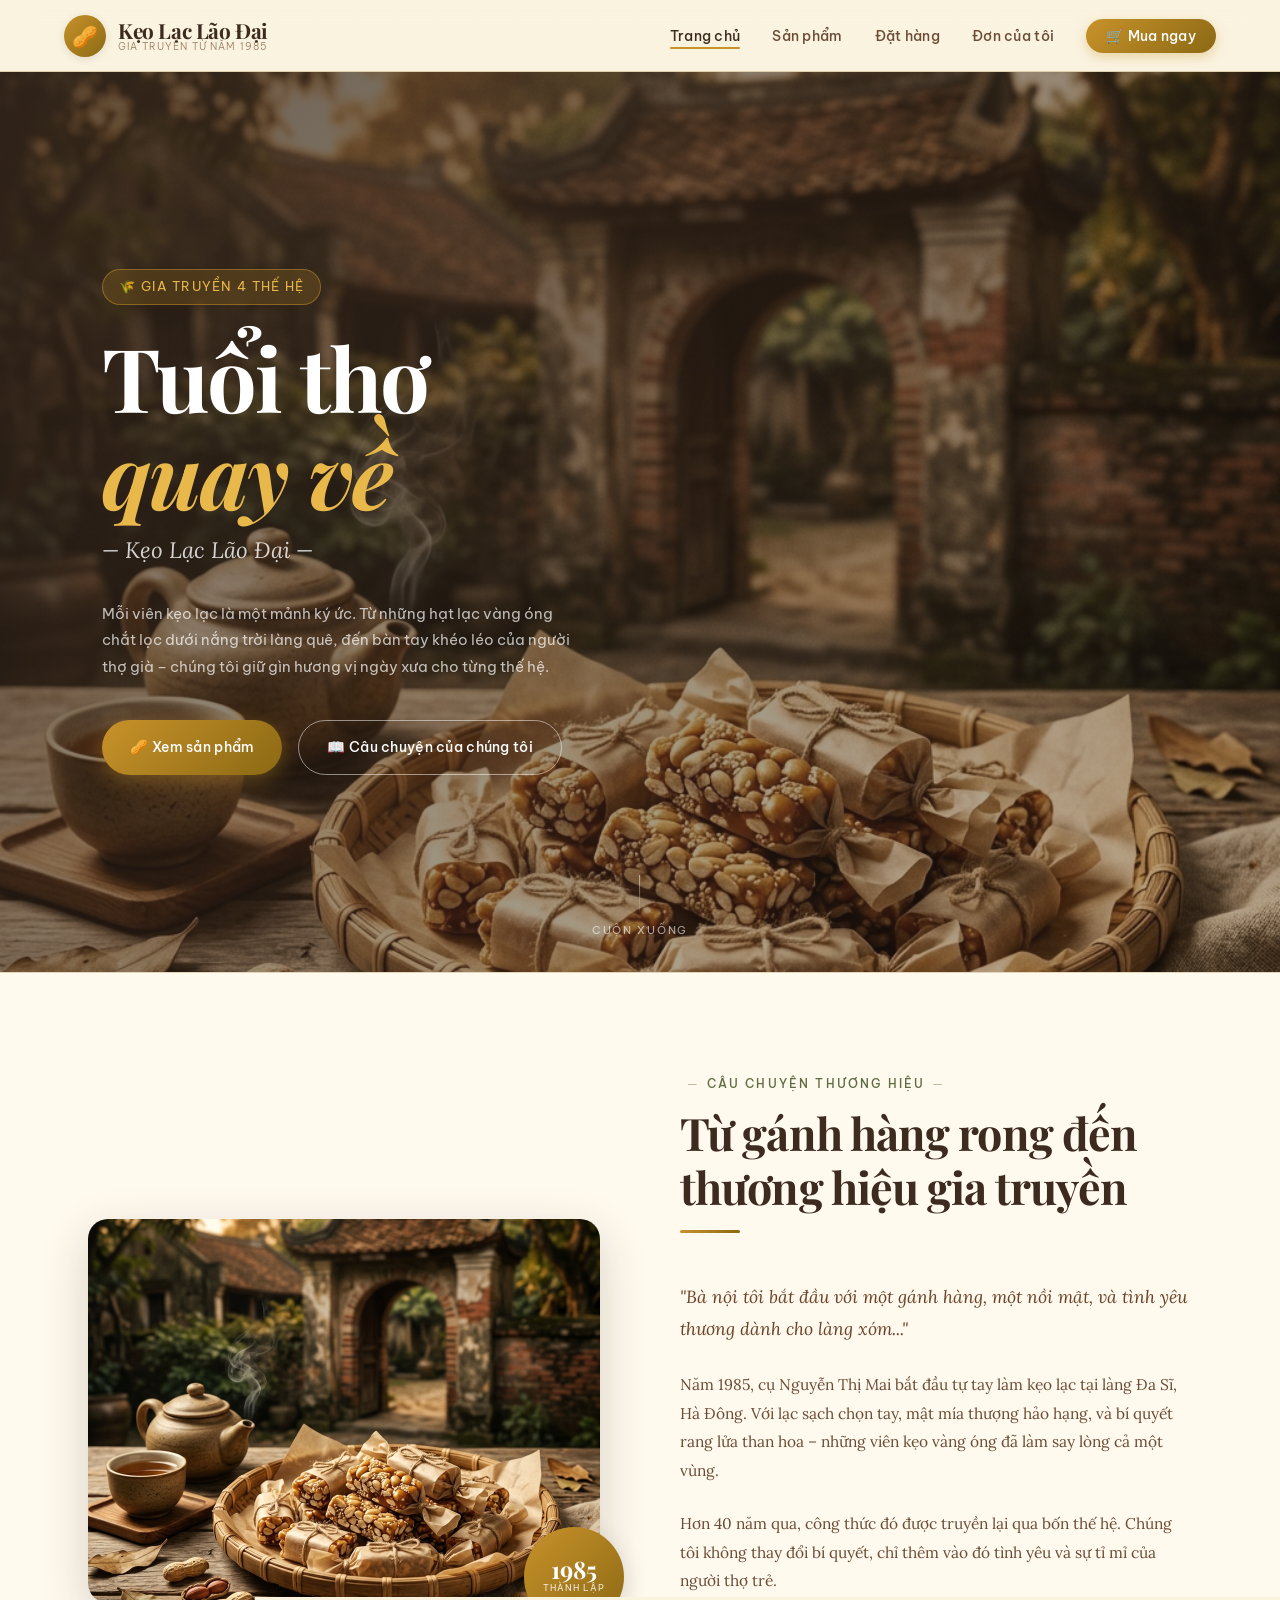
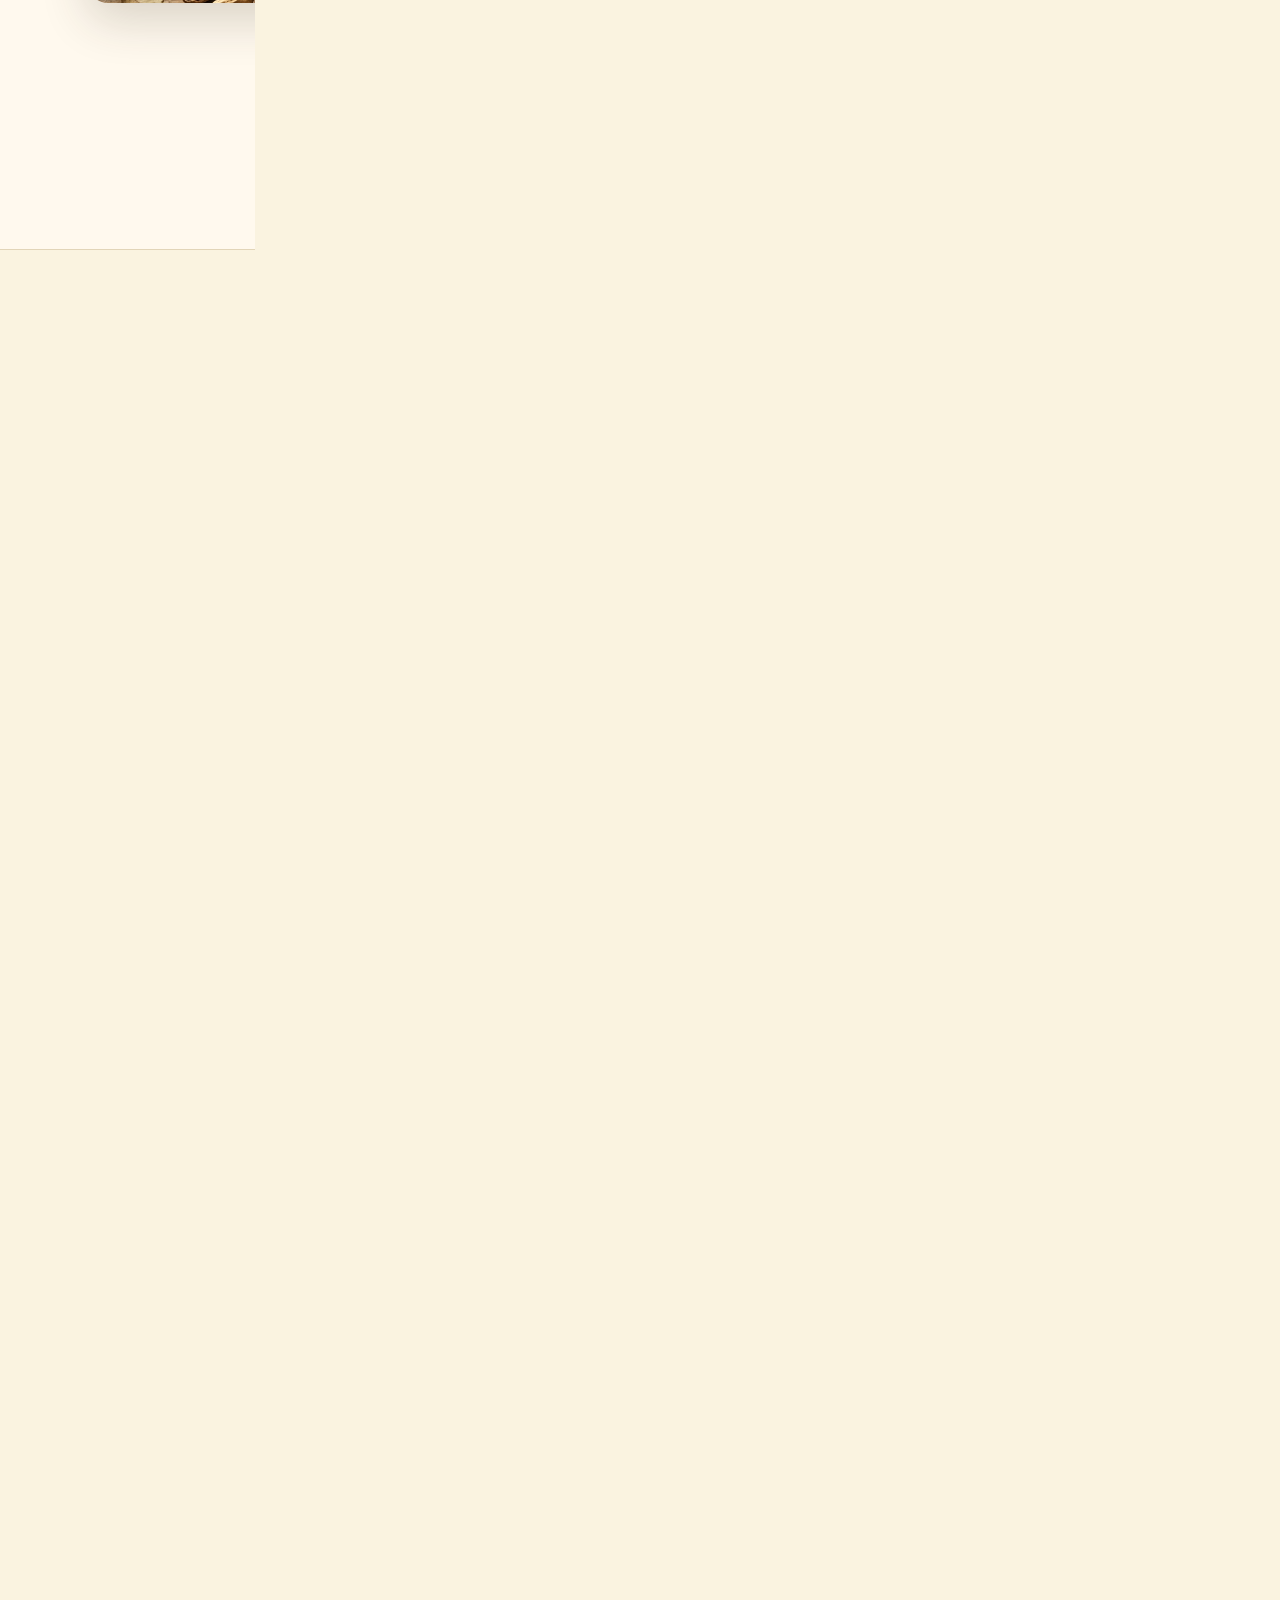
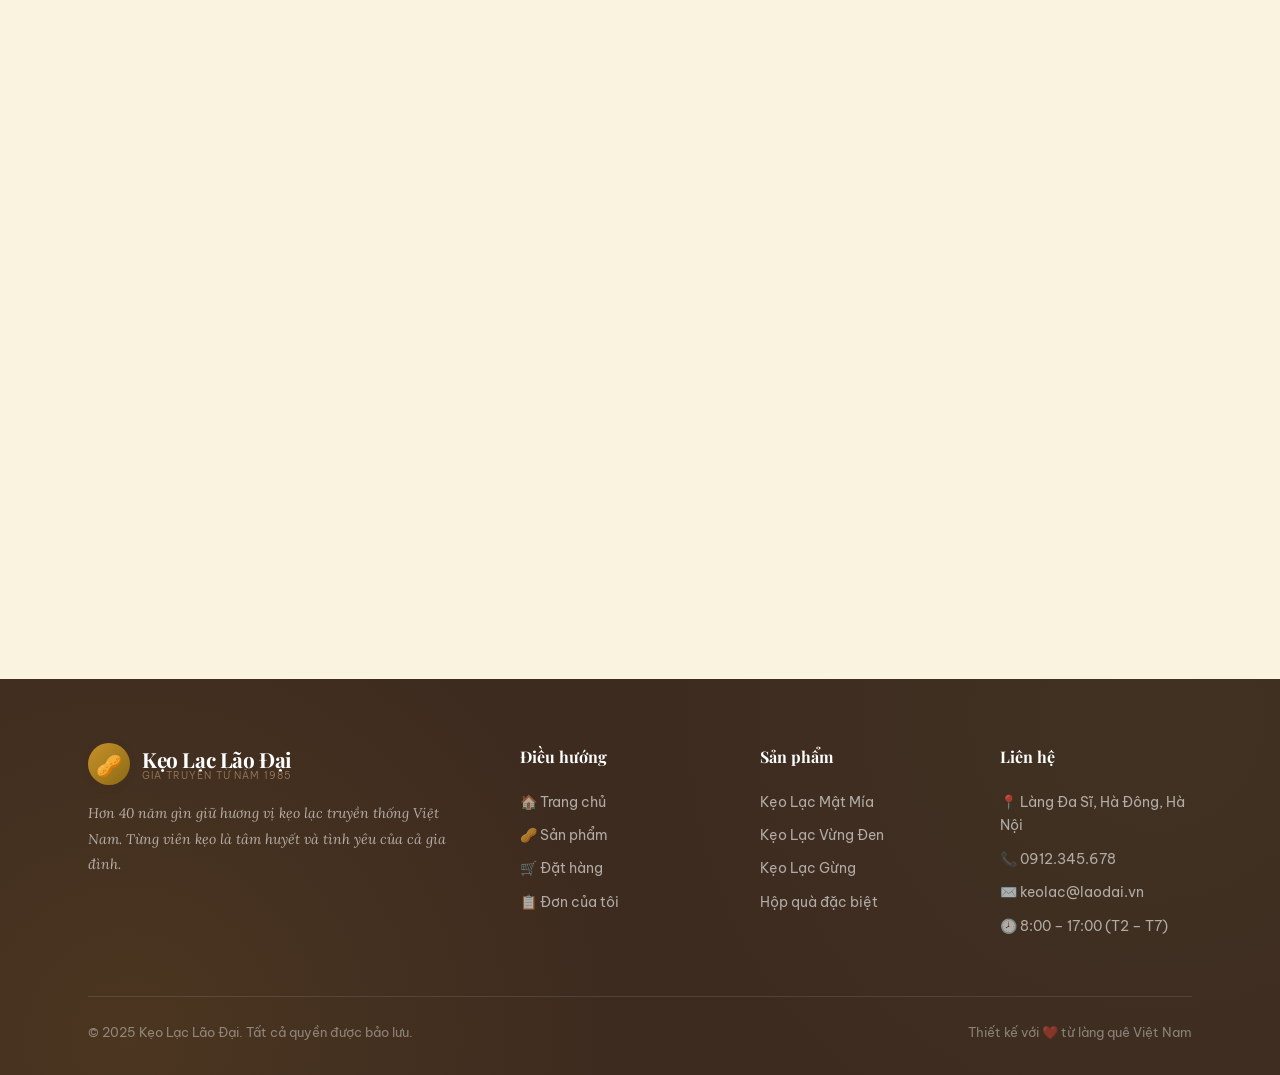
==== index.html @ 2c8f8707 "Test" ====
<!DOCTYPE html>
<html lang="vi">
<head>
  <meta charset="UTF-8" />
  <meta name="viewport" content="width=device-width, initial-scale=1.0" />
  <title>Kẹo Lạc Lão Đại – Tuổi Thơ Quay Về</title>
  <meta name="description" content="Kẹo Lạc Lão Đại – Hương vị kẹo lạc truyền thống từ làng quê Việt Nam. Nguyên liệu tự nhiên, công thức gia truyền hơn 40 năm." />
  <meta property="og:title" content="Kẹo Lạc Lão Đại – Tuổi Thơ Quay Về" />
  <meta property="og:description" content="Hương vị kẹo lạc truyền thống từ làng quê Việt Nam." />
  <link rel="stylesheet" href="css/style.css" />
  <!-- Favicon inline SVG -->
  <link rel="icon" href="data:image/svg+xml,<svg xmlns='http://www.w3.org/2000/svg' viewBox='0 0 100 100'><text y='.9em' font-size='90'>🥜</text></svg>" />
</head>
<body>

<!-- ===== NAVBAR ===== -->
<nav class="navbar" id="navbar">
  <a href="index.html" class="nav-logo">
    <span class="logo-icon">🥜</span>
    <span>
      Kẹo Lạc Lão Đại
      <span class="brand-sub">Gia truyền từ năm 1985</span>
    </span>
  </a>
  <ul class="nav-links" id="navLinks">
    <li><a href="index.html" class="active">Trang chủ</a></li>
    <li><a href="products.html">Sản phẩm</a></li>
    <li><a href="order.html">Đặt hàng</a></li>
    <li><a href="my-orders.html">Đơn của tôi</a></li>
    <li><a href="order.html" class="nav-cta">🛒 Mua ngay</a></li>
  </ul>
  <button class="hamburger" id="hamburger" aria-label="Menu">
    <span></span><span></span><span></span>
  </button>
</nav>

<!-- ===== HERO ===== -->
<section class="hero" id="hero">
  <div class="hero-bg"></div>
  <div class="hero-overlay"></div>
  <div class="hero-content">
    <div class="hero-badge">🌾 Gia truyền 4 thế hệ</div>
    <h1>Tuổi thơ<br /><em>quay về</em></h1>
    <p class="hero-tagline">— Kẹo Lạc Lão Đại —</p>
    <p class="hero-desc">
      Mỗi viên kẹo lạc là một mảnh ký ức. Từ những hạt lạc vàng óng chắt lọc dưới nắng trời làng quê, đến bàn tay khéo léo của người thợ già – chúng tôi giữ gìn hương vị ngày xưa cho từng thế hệ.
    </p>
    <div class="hero-actions">
      <a href="products.html" class="btn btn-primary">🥜 Xem sản phẩm</a>
      <a href="#brand-story" class="btn btn-outline">📖 Câu chuyện của chúng tôi</a>
    </div>
  </div>
  <div class="hero-scroll">
    <div class="scroll-line"></div>
    Cuộn xuống
  </div>
</section>

<!-- ===== BRAND STORY ===== -->
<section class="brand-story" id="brand-story">
  <div class="container">
    <div class="story-grid">
      <div class="story-image-wrap reveal">
        <img src="assets/hero_banner.png" alt="Nghệ nhân làm kẹo lạc truyền thống" class="story-image" />
        <div class="story-year-badge">
          <span class="year">1985</span>
          <span class="label">Thành lập</span>
        </div>
      </div>
      <div class="story-text reveal reveal-delay-1">
        <div class="section-header" style="text-align:left; margin-bottom:1.5rem;">
          <span class="section-badge">Câu chuyện thương hiệu</span>
          <h2 class="section-title">Từ gánh hàng rong đến thương hiệu gia truyền</h2>
          <div class="divider" style="margin:1rem 0 0;"></div>
        </div>
        <p class="lead">"Bà nội tôi bắt đầu với một gánh hàng, một nồi mật, và tình yêu thương dành cho làng xóm..."</p>
        <p>Năm 1985, cụ Nguyễn Thị Mai bắt đầu tự tay làm kẹo lạc tại làng Đa Sĩ, Hà Đông. Với lạc sạch chọn tay, mật mía thượng hảo hạng, và bí quyết rang lửa than hoa – những viên kẹo vàng óng đã làm say lòng cả một vùng.</p>
        <p>Hơn 40 năm qua, công thức đó được truyền lại qua bốn thế hệ. Chúng tôi không thay đổi bí quyết, chỉ thêm vào đó tình yêu và sự tỉ mỉ của người thợ trẻ.</p>
        <div class="story-stats">
          <div class="stat">
            <span class="stat-num">40+</span>
            <span class="stat-label">Năm gia truyền</span>
          </div>
          <div class="stat">
            <span class="stat-num">100%</span>
            <span class="stat-label">Nguyên liệu tự nhiên</span>
          </div>
          <div class="stat">
            <span class="stat-num">50K+</span>
            <span class="stat-label">Khách hàng tin dùng</span>
          </div>
        </div>
      </div>
    </div>
  </div>
</section>

<!-- ===== FEATURED PRODUCTS ===== -->
<section class="featured-products" id="featured-products">
  <div class="container">
    <div class="section-header reveal">
      <span class="section-badge">Sản phẩm nổi bật</span>
      <h2 class="section-title">Hương vị vàng óng của làng quê</h2>
      <div class="divider"></div>
      <p class="section-desc">Mỗi mẻ kẹo đều được làm thủ công, rang mật cẩn thận từng phút để đạt được màu vàng hoàn hảo.</p>
    </div>
    <div class="products-grid" id="featuredGrid">
      <!-- JS rendered -->
    </div>
    <div style="text-align:center; margin-top:3rem;" class="reveal">
      <a href="products.html" class="btn btn-dark">Xem toàn bộ sản phẩm →</a>
    </div>
  </div>
</section>

<!-- ===== WHY US ===== -->
<section style="padding:5rem 0; background:var(--surface); border-top:1px solid var(--border);">
  <div class="container">
    <div class="section-header reveal">
      <span class="section-badge">Cam kết chất lượng</span>
      <h2 class="section-title">Tại sao chọn Lão Đại?</h2>
      <div class="divider"></div>
    </div>
    <div style="display:grid; grid-template-columns:repeat(auto-fit,minmax(220px,1fr)); gap:2rem; margin-top:2rem;">
      <div class="reveal reveal-delay-1" style="text-align:center; padding:2rem; background:var(--bg); border:1px solid var(--border); border-radius:var(--radius-lg);">
        <div style="font-size:2.5rem; margin-bottom:1rem;">🌾</div>
        <h3 style="font-family:'Playfair Display',serif; font-size:1.1rem; color:var(--brown-deep); margin-bottom:0.5rem;">Lạc vùng cao</h3>
        <p style="font-size:0.88rem; color:var(--text-muted); font-family:'Lora',serif; font-style:italic;">Chọn lọc từ lạc đỏ vùng Nghệ An, hạt đều, dầu thơm tự nhiên.</p>
      </div>
      <div class="reveal reveal-delay-2" style="text-align:center; padding:2rem; background:var(--bg); border:1px solid var(--border); border-radius:var(--radius-lg);">
        <div style="font-size:2.5rem; margin-bottom:1rem;">🍯</div>
        <h3 style="font-family:'Playfair Display',serif; font-size:1.1rem; color:var(--brown-deep); margin-bottom:0.5rem;">Mật mía thượng hảo</h3>
        <p style="font-size:0.88rem; color:var(--text-muted); font-family:'Lora',serif; font-style:italic;">Mật mía nguyên chất từ Thanh Hóa, không pha chế, không phụ gia.</p>
      </div>
      <div class="reveal reveal-delay-3" style="text-align:center; padding:2rem; background:var(--bg); border:1px solid var(--border); border-radius:var(--radius-lg);">
        <div style="font-size:2.5rem; margin-bottom:1rem;">🔥</div>
        <h3 style="font-family:'Playfair Display',serif; font-size:1.1rem; color:var(--brown-deep); margin-bottom:0.5rem;">Rang lửa than hoa</h3>
        <p style="font-size:0.88rem; color:var(--text-muted); font-family:'Lora',serif; font-style:italic;">Mỗi mẻ rang tay trên than hoa, canh nhiệt từng phút để đạt màu chuẩn.</p>
      </div>
      <div class="reveal" style="text-align:center; padding:2rem; background:var(--bg); border:1px solid var(--border); border-radius:var(--radius-lg);">
        <div style="font-size:2.5rem; margin-bottom:1rem;">📦</div>
        <h3 style="font-family:'Playfair Display',serif; font-size:1.1rem; color:var(--brown-deep); margin-bottom:0.5rem;">Gói tay thủ công</h3>
        <p style="font-size:0.88rem; color:var(--text-muted); font-family:'Lora',serif; font-style:italic;">Đóng gói từng viên kẹo bằng tay, giữ nguyên vẹn hương vị.</p>
      </div>
    </div>
  </div>
</section>

<!-- ===== CTA BANNER ===== -->
<section style="padding:5rem 0; background:linear-gradient(135deg,var(--brown-deep),var(--brown-mid)); text-align:center; position:relative; overflow:hidden;">
  <div style="position:absolute;inset:0;background:radial-gradient(circle at 50% 50%,rgba(200,146,42,0.15),transparent 60%);"></div>
  <div class="container" style="position:relative;z-index:1;">
    <div class="reveal">
      <span class="section-badge" style="color:var(--gold-light);">Đặt hàng hôm nay</span>
      <h2 class="section-title" style="color:white; margin:0.5rem 0;">Giao hàng tận nơi toàn quốc</h2>
      <p style="font-family:'Lora',serif;font-style:italic;color:rgba(255,255,255,0.7);margin:1rem 0 2rem;">Miễn phí vận chuyển cho đơn từ 200.000đ. Đóng gói quà tặng theo yêu cầu.</p>
      <a href="order.html" class="btn btn-primary" style="font-size:1rem; padding:16px 36px;">🛒 Đặt hàng ngay</a>
    </div>
  </div>
</section>

<!-- ===== FOOTER ===== -->
<footer>
  <div class="container">
    <div class="footer-grid">
      <div class="footer-brand">
        <a href="index.html" class="nav-logo" style="margin-bottom:1rem; display:inline-flex;">
          <span class="logo-icon">🥜</span>
          <span>Kẹo Lạc Lão Đại<span class="brand-sub">Gia truyền từ năm 1985</span></span>
        </a>
        <p>Hơn 40 năm gìn giữ hương vị kẹo lạc truyền thống Việt Nam. Từng viên kẹo là tâm huyết và tình yêu của cả gia đình.</p>
      </div>
      <div class="footer-col">
        <h4>Điều hướng</h4>
        <ul>
          <li><a href="index.html">🏠 Trang chủ</a></li>
          <li><a href="products.html">🥜 Sản phẩm</a></li>
          <li><a href="order.html">🛒 Đặt hàng</a></li>
          <li><a href="my-orders.html">📋 Đơn của tôi</a></li>
        </ul>
      </div>
      <div class="footer-col">
        <h4>Sản phẩm</h4>
        <ul>
          <li><a href="products.html">Kẹo Lạc Mật Mía</a></li>
          <li><a href="products.html">Kẹo Lạc Vừng Đen</a></li>
          <li><a href="products.html">Kẹo Lạc Gừng</a></li>
          <li><a href="products.html">Hộp quà đặc biệt</a></li>
        </ul>
      </div>
      <div class="footer-col">
        <h4>Liên hệ</h4>
        <ul>
          <li><a href="#">📍 Làng Đa Sĩ, Hà Đông, Hà Nội</a></li>
          <li><a href="tel:0912345678">📞 0912.345.678</a></li>
          <li><a href="mailto:keolac@laodai.vn">✉️ keolac@laodai.vn</a></li>
          <li><a href="#">🕗 8:00 – 17:00 (T2 – T7)</a></li>
        </ul>
      </div>
    </div>
    <div class="footer-bottom">
      <span>© 2025 Kẹo Lạc Lão Đại. Tất cả quyền được bảo lưu.</span>
      <span>Thiết kế với ❤️ từ làng quê Việt Nam</span>
    </div>
  </div>
</footer>

<!-- Toast container -->
<div class="toast-container" id="toastContainer"></div>

<script src="js/products.js"></script>
<script src="js/main.js"></script>
<script>
  // Render featured products (first 3)
  const featuredGrid = document.getElementById('featuredGrid');
  if (featuredGrid && window.PRODUCTS) {
    const featured = window.PRODUCTS.filter(p => p.featured).slice(0, 3);
    featuredGrid.innerHTML = featured.map(p => renderProductCard(p)).join('');
    addProductCardEvents();
  }
</script>
</body>
</html>
---- css/style.css ----
/* ===================================================
   KẸO LẠC LÃO ĐẠI — Global Design System
   =================================================== */

@import url('https://fonts.googleapis.com/css2?family=Playfair+Display:ital,wght@0,400;0,600;0,700;1,400;1,600&family=Lora:ital,wght@0,400;0,500;0,600;1,400&family=Be+Vietnam+Pro:wght@300;400;500&display=swap');

/* ─── CSS Variables ─── */
:root {
  --bg:          #FAF3E0;
  --bg-alt:      #F2E8CE;
  --surface:     #FFF9EE;
  --brown-deep:  #3D2B1F;
  --brown-mid:   #6B4226;
  --amber:       #8B6914;
  --gold:        #C8922A;
  --gold-light:  #E8B84B;
  --moss:        #5C6E41;
  --moss-light:  #7A8F57;
  --cream:       #F5ECD7;
  --sepia:       #A07850;
  --text-main:   #2C1810;
  --text-soft:   #6B4C35;
  --text-muted:  #9B7B60;
  --border:      rgba(139,105,20,0.25);
  --shadow-sm:   0 2px 8px rgba(61,43,31,0.12);
  --shadow-md:   0 6px 24px rgba(61,43,31,0.16);
  --shadow-lg:   0 16px 48px rgba(61,43,31,0.20);
  --radius:      12px;
  --radius-lg:   20px;
  --transition:  all 0.3s cubic-bezier(0.4,0,0.2,1);
}

/* ─── Reset ─── */
*, *::before, *::after { box-sizing: border-box; margin: 0; padding: 0; }
html { scroll-behavior: smooth; font-size: 16px; }
body {
  font-family: 'Lora', serif;
  background-color: var(--bg);
  color: var(--text-main);
  line-height: 1.7;
  overflow-x: hidden;
}
img { max-width: 100%; display: block; }
a { text-decoration: none; color: inherit; }
ul { list-style: none; }
button, input, select, textarea { font-family: inherit; }

/* ─── Bamboo Texture Background ─── */
body::before {
  content: '';
  position: fixed;
  inset: 0;
  background-image:
    repeating-linear-gradient(
      90deg,
      transparent,
      transparent 38px,
      rgba(107,66,38,0.04) 38px,
      rgba(107,66,38,0.04) 40px
    ),
    repeating-linear-gradient(
      180deg,
      transparent,
      transparent 58px,
      rgba(107,66,38,0.03) 58px,
      rgba(107,66,38,0.03) 60px
    );
  pointer-events: none;
  z-index: 0;
}

/* ─── Scrollbar ─── */
::-webkit-scrollbar { width: 8px; }
::-webkit-scrollbar-track { background: var(--bg-alt); }
::-webkit-scrollbar-thumb { background: var(--gold); border-radius: 4px; }

/* ===================================================
   NAVIGATION
   =================================================== */
.navbar {
  position: sticky;
  top: 0;
  z-index: 1000;
  background: rgba(250,243,224,0.92);
  backdrop-filter: blur(16px);
  -webkit-backdrop-filter: blur(16px);
  border-bottom: 1px solid var(--border);
  padding: 0 clamp(1rem, 5vw, 4rem);
  height: 72px;
  display: flex;
  align-items: center;
  justify-content: space-between;
  transition: var(--transition);
}
.navbar.scrolled { box-shadow: var(--shadow-md); }

.nav-logo {
  display: flex;
  align-items: center;
  gap: 12px;
  font-family: 'Playfair Display', serif;
  font-weight: 700;
  font-size: 1.3rem;
  color: var(--brown-deep);
  letter-spacing: -0.02em;
}
.nav-logo .logo-icon {
  width: 42px; height: 42px;
  background: linear-gradient(135deg, var(--gold), var(--amber));
  border-radius: 50%;
  display: flex; align-items: center; justify-content: center;
  font-size: 1.3rem;
  box-shadow: var(--shadow-sm);
  flex-shrink: 0;
}
.nav-logo span { display: flex; flex-direction: column; line-height: 1.1; }
.nav-logo .brand-sub { font-size: 0.6rem; font-family: 'Be Vietnam Pro', sans-serif; font-weight: 300; color: var(--text-muted); letter-spacing: 0.12em; text-transform: uppercase; }

.nav-links {
  display: flex;
  align-items: center;
  gap: 2rem;
}
.nav-links a {
  font-family: 'Be Vietnam Pro', sans-serif;
  font-size: 0.9rem;
  font-weight: 500;
  color: var(--text-soft);
  letter-spacing: 0.02em;
  position: relative;
  transition: var(--transition);
}
.nav-links a::after {
  content: '';
  position: absolute;
  bottom: -4px; left: 0;
  width: 0; height: 2px;
  background: var(--gold);
  border-radius: 2px;
  transition: var(--transition);
}
.nav-links a:hover, .nav-links a.active { color: var(--brown-deep); }
.nav-links a:hover::after, .nav-links a.active::after { width: 100%; }

.nav-cta {
  background: linear-gradient(135deg, var(--gold), var(--amber)) !important;
  color: white !important;
  padding: 8px 20px !important;
  border-radius: 50px !important;
  font-weight: 500 !important;
  box-shadow: 0 4px 12px rgba(200,146,42,0.35) !important;
  transition: var(--transition) !important;
}
.nav-cta:hover { transform: translateY(-1px); box-shadow: 0 6px 20px rgba(200,146,42,0.45) !important; }
.nav-cta::after { display: none !important; }

.hamburger {
  display: none;
  flex-direction: column;
  gap: 5px;
  cursor: pointer;
  padding: 4px;
  background: none;
  border: none;
}
.hamburger span {
  display: block;
  width: 24px; height: 2px;
  background: var(--brown-deep);
  border-radius: 2px;
  transition: var(--transition);
}

/* ===================================================
   HERO SECTION
   =================================================== */
.hero {
  position: relative;
  min-height: 100vh;
  display: flex;
  align-items: center;
  overflow: hidden;
}
.hero-bg {
  position: absolute;
  inset: 0;
  background-image: url('../assets/hero_banner.png');
  background-size: cover;
  background-position: center 30%;
  filter: sepia(20%) brightness(0.88);
  transform: scale(1.05);
  transition: transform 8s ease;
}
.hero.loaded .hero-bg { transform: scale(1); }
.hero-overlay {
  position: absolute;
  inset: 0;
  background: linear-gradient(
    135deg,
    rgba(61,43,31,0.75) 0%,
    rgba(61,43,31,0.45) 50%,
    rgba(61,43,31,0.2) 100%
  );
}
.hero-content {
  position: relative;
  z-index: 2;
  padding: clamp(2rem, 8vw, 8rem);
  max-width: 680px;
}
.hero-badge {
  display: inline-flex;
  align-items: center;
  gap: 6px;
  background: rgba(200,146,42,0.2);
  border: 1px solid rgba(200,146,42,0.5);
  color: var(--gold-light);
  padding: 6px 16px;
  border-radius: 50px;
  font-size: 0.8rem;
  font-family: 'Be Vietnam Pro', sans-serif;
  letter-spacing: 0.1em;
  text-transform: uppercase;
  margin-bottom: 1.5rem;
  backdrop-filter: blur(8px);
  animation: fadeInUp 0.8s ease forwards;
}
.hero h1 {
  font-family: 'Playfair Display', serif;
  font-size: clamp(2.8rem, 7vw, 5.5rem);
  font-weight: 700;
  color: white;
  line-height: 1.1;
  letter-spacing: -0.02em;
  margin-bottom: 0.5rem;
  animation: fadeInUp 0.9s ease 0.1s both;
}
.hero h1 em { color: var(--gold-light); font-style: italic; }
.hero-tagline {
  font-family: 'Lora', serif;
  font-size: clamp(1rem, 2.5vw, 1.4rem);
  color: rgba(255,255,255,0.8);
  margin-bottom: 2rem;
  font-style: italic;
  animation: fadeInUp 1s ease 0.2s both;
}
.hero-desc {
  font-family: 'Be Vietnam Pro', sans-serif;
  font-size: 0.95rem;
  color: rgba(255,255,255,0.7);
  max-width: 480px;
  line-height: 1.75;
  margin-bottom: 2.5rem;
  animation: fadeInUp 1s ease 0.3s both;
}
.hero-actions {
  display: flex;
  gap: 1rem;
  flex-wrap: wrap;
  animation: fadeInUp 1s ease 0.4s both;
}

.hero-scroll {
  position: absolute;
  bottom: 2rem;
  left: 50%;
  transform: translateX(-50%);
  z-index: 2;
  display: flex;
  flex-direction: column;
  align-items: center;
  gap: 6px;
  color: rgba(255,255,255,0.6);
  font-family: 'Be Vietnam Pro', sans-serif;
  font-size: 0.7rem;
  letter-spacing: 0.15em;
  text-transform: uppercase;
  animation: float 2s ease-in-out infinite;
}
.scroll-line {
  width: 1px; height: 40px;
  background: linear-gradient(to bottom, rgba(255,255,255,0.6), transparent);
}

/* ===================================================
   BUTTONS
   =================================================== */
.btn {
  display: inline-flex;
  align-items: center;
  gap: 8px;
  padding: 14px 28px;
  border-radius: 50px;
  font-family: 'Be Vietnam Pro', sans-serif;
  font-weight: 500;
  font-size: 0.9rem;
  cursor: pointer;
  border: none;
  transition: var(--transition);
  letter-spacing: 0.02em;
}
.btn-primary {
  background: linear-gradient(135deg, var(--gold), var(--amber));
  color: white;
  box-shadow: 0 6px 20px rgba(200,146,42,0.4);
}
.btn-primary:hover { transform: translateY(-2px); box-shadow: 0 10px 28px rgba(200,146,42,0.5); }

.btn-outline {
  background: transparent;
  color: white;
  border: 1px solid rgba(255,255,255,0.5);
  backdrop-filter: blur(8px);
}
.btn-outline:hover { background: rgba(255,255,255,0.1); border-color: white; transform: translateY(-2px); }

.btn-dark {
  background: var(--brown-deep);
  color: white;
  box-shadow: var(--shadow-md);
}
.btn-dark:hover { background: var(--brown-mid); transform: translateY(-2px); box-shadow: var(--shadow-lg); }

.btn-moss {
  background: linear-gradient(135deg, var(--moss), var(--moss-light));
  color: white;
  box-shadow: 0 6px 20px rgba(92,110,65,0.35);
}
.btn-moss:hover { transform: translateY(-2px); box-shadow: 0 10px 28px rgba(92,110,65,0.45); }

.btn-sm { padding: 10px 20px; font-size: 0.85rem; }
.btn-full { width: 100%; justify-content: center; }

/* ===================================================
   SECTIONS COMMON
   =================================================== */
section { position: relative; z-index: 1; }

.container {
  max-width: 1200px;
  margin: 0 auto;
  padding: 0 clamp(1rem, 5vw, 3rem);
}

.section-header {
  text-align: center;
  margin-bottom: 3.5rem;
}
.section-badge {
  display: inline-block;
  font-family: 'Be Vietnam Pro', sans-serif;
  font-size: 0.75rem;
  font-weight: 500;
  letter-spacing: 0.18em;
  text-transform: uppercase;
  color: var(--moss);
  margin-bottom: 0.75rem;
}
.section-badge::before, .section-badge::after {
  content: '─';
  margin: 0 8px;
  opacity: 0.5;
}
.section-title {
  font-family: 'Playfair Display', serif;
  font-size: clamp(1.8rem, 4vw, 2.8rem);
  font-weight: 700;
  color: var(--brown-deep);
  line-height: 1.2;
  letter-spacing: -0.02em;
  margin-bottom: 1rem;
}
.section-desc {
  font-family: 'Lora', serif;
  font-size: 1rem;
  color: var(--text-soft);
  max-width: 560px;
  margin: 0 auto;
  font-style: italic;
}
.divider {
  width: 60px; height: 3px;
  background: linear-gradient(90deg, var(--gold), var(--amber));
  border-radius: 2px;
  margin: 1rem auto 0;
}

/* ===================================================
   BRAND STORY
   =================================================== */
.brand-story {
  padding: 6rem 0;
  background: var(--surface);
  border-top: 1px solid var(--border);
  border-bottom: 1px solid var(--border);
}
.story-grid {
  display: grid;
  grid-template-columns: 1fr 1fr;
  gap: 5rem;
  align-items: center;
}
.story-image-wrap {
  position: relative;
}
.story-image {
  width: 100%;
  aspect-ratio: 4/3;
  object-fit: cover;
  border-radius: var(--radius-lg);
  box-shadow: var(--shadow-lg);
  filter: sepia(10%);
}
.story-year-badge {
  position: absolute;
  bottom: -1.5rem;
  right: -1.5rem;
  background: linear-gradient(135deg, var(--gold), var(--amber));
  color: white;
  width: 100px; height: 100px;
  border-radius: 50%;
  display: flex; flex-direction: column;
  align-items: center; justify-content: center;
  font-family: 'Playfair Display', serif;
  box-shadow: var(--shadow-md);
}
.story-year-badge .year { font-size: 1.5rem; font-weight: 700; line-height: 1; }
.story-year-badge .label { font-size: 0.55rem; letter-spacing: 0.12em; text-transform: uppercase; opacity: 0.85; font-family: 'Be Vietnam Pro', sans-serif; }
.story-text { display: flex; flex-direction: column; gap: 1.5rem; }
.story-text p { font-size: 0.97rem; color: var(--text-soft); line-height: 1.85; }
.story-text p.lead { font-size: 1.1rem; font-style: italic; color: var(--brown-mid); }
.story-stats {
  display: flex;
  gap: 2rem;
  padding-top: 1rem;
  border-top: 1px solid var(--border);
  margin-top: 0.5rem;
}
.stat { text-align: center; }
.stat-num { font-family: 'Playfair Display', serif; font-size: 2rem; font-weight: 700; color: var(--gold); display: block; }
.stat-label { font-family: 'Be Vietnam Pro', sans-serif; font-size: 0.75rem; color: var(--text-muted); text-transform: uppercase; letter-spacing: 0.1em; }

/* ===================================================
   FEATURED PRODUCTS (Homepage)
   =================================================== */
.featured-products {
  padding: 6rem 0;
  background: var(--bg);
}
.products-grid {
  display: grid;
  grid-template-columns: repeat(auto-fill, minmax(280px, 1fr));
  gap: 2rem;
}
.product-card {
  background: var(--surface);
  border-radius: var(--radius-lg);
  overflow: hidden;
  border: 1px solid var(--border);
  box-shadow: var(--shadow-sm);
  transition: var(--transition);
  position: relative;
  cursor: pointer;
}
.product-card:hover {
  transform: translateY(-6px);
  box-shadow: var(--shadow-lg);
  border-color: rgba(200,146,42,0.4);
}
.product-img-wrap {
  position: relative;
  overflow: hidden;
  aspect-ratio: 1;
}
.product-img-wrap img {
  width: 100%; height: 100%;
  object-fit: cover;
  transition: transform 0.5s ease;
  filter: sepia(5%);
}
.product-card:hover .product-img-wrap img { transform: scale(1.06); }

.product-badge {
  position: absolute;
  top: 1rem; left: 1rem;
  background: var(--gold);
  color: white;
  font-family: 'Be Vietnam Pro', sans-serif;
  font-size: 0.7rem;
  font-weight: 500;
  padding: 3px 10px;
  border-radius: 50px;
  letter-spacing: 0.05em;
}
.product-badge.new { background: var(--moss); }
.product-badge.hot { background: #C0392B; }

.product-info { padding: 1.5rem; }
.product-name {
  font-family: 'Playfair Display', serif;
  font-size: 1.1rem;
  font-weight: 600;
  color: var(--brown-deep);
  margin-bottom: 0.4rem;
}
.product-desc {
  font-family: 'Lora', serif;
  font-size: 0.85rem;
  color: var(--text-muted);
  font-style: italic;
  margin-bottom: 1rem;
  line-height: 1.6;
}
.product-footer {
  display: flex;
  align-items: center;
  justify-content: space-between;
}
.product-price {
  font-family: 'Playfair Display', serif;
  font-size: 1.25rem;
  font-weight: 700;
  color: var(--gold);
}
.product-price small {
  font-size: 0.75rem;
  color: var(--text-muted);
  font-family: 'Be Vietnam Pro', sans-serif;
  font-weight: 400;
  display: block;
  line-height: 1;
}
.btn-buy {
  background: linear-gradient(135deg, var(--gold), var(--amber));
  color: white;
  border: none;
  width: 40px; height: 40px;
  border-radius: 50%;
  display: flex; align-items: center; justify-content: center;
  font-size: 1.1rem;
  cursor: pointer;
  transition: var(--transition);
  box-shadow: 0 4px 12px rgba(200,146,42,0.35);
}
.btn-buy:hover { transform: scale(1.12) rotate(-5deg); box-shadow: 0 6px 16px rgba(200,146,42,0.5); }

/* ===================================================
   PRODUCT PAGE FULL
   =================================================== */
.products-page-hero {
  background: linear-gradient(135deg, var(--brown-deep) 0%, var(--brown-mid) 100%);
  padding: 5rem 0 3rem;
  text-align: center;
  position: relative;
  overflow: hidden;
}
.products-page-hero::before {
  content: '';
  position: absolute;
  inset: 0;
  background-image: radial-gradient(circle at 20% 80%, rgba(200,146,42,0.15) 0%, transparent 50%),
                    radial-gradient(circle at 80% 20%, rgba(92,110,65,0.1) 0%, transparent 50%);
}
.products-page-hero h1 { color: white; position: relative; z-index: 1; }
.products-page-hero .section-badge { color: var(--gold-light); position: relative; z-index: 1; }
.products-page-hero .section-desc { color: rgba(255,255,255,0.7); position: relative; z-index: 1;}

.filter-bar {
  padding: 2rem 0;
  background: var(--surface);
  border-bottom: 1px solid var(--border);
  position: sticky;
  top: 72px;
  z-index: 100;
}
.filter-inner {
  display: flex;
  gap: 1rem;
  align-items: center;
  flex-wrap: wrap;
}
.filter-label {
  font-family: 'Be Vietnam Pro', sans-serif;
  font-size: 0.85rem;
  color: var(--text-muted);
  font-weight: 500;
}
.filter-btn {
  background: none;
  border: 1px solid var(--border);
  color: var(--text-soft);
  padding: 6px 18px;
  border-radius: 50px;
  font-family: 'Be Vietnam Pro', sans-serif;
  font-size: 0.85rem;
  cursor: pointer;
  transition: var(--transition);
}
.filter-btn:hover, .filter-btn.active {
  background: var(--gold);
  border-color: var(--gold);
  color: white;
}

.products-full-grid {
  padding: 4rem 0 6rem;
}
.grid-6 { grid-template-columns: repeat(auto-fill, minmax(300px, 1fr)); }

/* Weight options */
.weight-select {
  display: flex;
  gap: 0.5rem;
  margin-bottom: 1rem;
  flex-wrap: wrap;
}
.weight-btn {
  background: var(--bg-alt);
  border: 1px solid var(--border);
  color: var(--text-soft);
  padding: 4px 12px;
  border-radius: 6px;
  font-size: 0.78rem;
  cursor: pointer;
  font-family: 'Be Vietnam Pro', sans-serif;
  transition: var(--transition);
}
.weight-btn.selected {
  background: var(--brown-deep);
  border-color: var(--brown-deep);
  color: white;
}

/* ===================================================
   ORDER FORM
   =================================================== */
.order-page {
  min-height: calc(100vh - 72px);
  padding: 4rem 0 6rem;
  background: var(--bg);
}
.order-layout {
  display: grid;
  grid-template-columns: 1fr 400px;
  gap: 3rem;
  align-items: start;
}
.form-card {
  background: var(--surface);
  border-radius: var(--radius-lg);
  border: 1px solid var(--border);
  box-shadow: var(--shadow-md);
  padding: 2.5rem;
}
.form-card h2 {
  font-family: 'Playfair Display', serif;
  font-size: 1.6rem;
  color: var(--brown-deep);
  margin-bottom: 0.5rem;
}
.form-card .subtitle {
  font-family: 'Lora', serif;
  font-size: 0.9rem;
  color: var(--text-muted);
  font-style: italic;
  margin-bottom: 2rem;
  padding-bottom: 1.5rem;
  border-bottom: 1px solid var(--border);
}
.form-group { margin-bottom: 1.5rem; }
.form-label {
  display: block;
  font-family: 'Be Vietnam Pro', sans-serif;
  font-size: 0.85rem;
  font-weight: 500;
  color: var(--text-soft);
  margin-bottom: 0.5rem;
}
.form-label span { color: #C0392B; margin-left: 2px; }
.form-control {
  width: 100%;
  padding: 12px 16px;
  border: 1px solid var(--border);
  border-radius: var(--radius);
  background: var(--bg);
  color: var(--text-main);
  font-family: 'Be Vietnam Pro', sans-serif;
  font-size: 0.9rem;
  transition: var(--transition);
  outline: none;
}
.form-control:focus {
  border-color: var(--gold);
  box-shadow: 0 0 0 3px rgba(200,146,42,0.15);
  background: white;
}
.form-control::placeholder { color: var(--text-muted); }
select.form-control { cursor: pointer; }
textarea.form-control { resize: vertical; min-height: 100px; }

.form-row { display: grid; grid-template-columns: 1fr 1fr; gap: 1rem; }

.product-select-grid {
  display: grid;
  grid-template-columns: 1fr 1fr;
  gap: 0.75rem;
  margin-top: 0.5rem;
}
.product-option {
  border: 2px solid var(--border);
  border-radius: var(--radius);
  padding: 1rem;
  cursor: pointer;
  transition: var(--transition);
  text-align: center;
}
.product-option:hover { border-color: var(--gold); }
.product-option.selected { border-color: var(--gold); background: rgba(200,146,42,0.08); }
.product-option .opt-name { font-family: 'Playfair Display', serif; font-size: 0.9rem; color: var(--brown-deep); font-weight: 600; }
.product-option .opt-price { font-family: 'Be Vietnam Pro', sans-serif; font-size: 0.8rem; color: var(--gold); margin-top: 2px; }

.qty-control {
  display: flex;
  align-items: center;
  border: 1px solid var(--border);
  border-radius: var(--radius);
  overflow: hidden;
  background: var(--bg);
  width: fit-content;
}
.qty-btn {
  width: 44px; height: 44px;
  background: none;
  border: none;
  cursor: pointer;
  font-size: 1.2rem;
  color: var(--text-soft);
  transition: var(--transition);
  display: flex; align-items: center; justify-content: center;
}
.qty-btn:hover { background: var(--bg-alt); color: var(--brown-deep); }
.qty-input {
  width: 60px;
  text-align: center;
  border: none;
  border-left: 1px solid var(--border);
  border-right: 1px solid var(--border);
  background: white;
  padding: 0 8px;
  height: 44px;
  font-family: 'Playfair Display', serif;
  font-size: 1.1rem;
  color: var(--brown-deep);
  outline: none;
}

.order-summary-card {
  background: var(--surface);
  border-radius: var(--radius-lg);
  border: 1px solid var(--border);
  box-shadow: var(--shadow-md);
  padding: 2rem;
  position: sticky;
  top: 100px;
}
.summary-title {
  font-family: 'Playfair Display', serif;
  font-size: 1.2rem;
  color: var(--brown-deep);
  margin-bottom: 1.5rem;
  padding-bottom: 1rem;
  border-bottom: 1px solid var(--border);
}
.summary-row {
  display: flex;
  justify-content: space-between;
  align-items: center;
  padding: 0.75rem 0;
  font-family: 'Be Vietnam Pro', sans-serif;
  font-size: 0.9rem;
  color: var(--text-soft);
  border-bottom: 1px dashed var(--border);
}
.summary-row:last-of-type { border-bottom: none; }
.summary-row.total {
  font-weight: 600;
  color: var(--brown-deep);
  font-size: 1rem;
  padding-top: 1rem;
  border-top: 2px solid var(--border);
}
.summary-row.total strong { color: var(--gold); font-size: 1.3rem; font-family: 'Playfair Display', serif; }

.trust-badges {
  display: flex;
  flex-direction: column;
  gap: 0.75rem;
  margin-top: 1.5rem;
  padding-top: 1.5rem;
  border-top: 1px solid var(--border);
}
.trust-item {
  display: flex;
  align-items: center;
  gap: 10px;
  font-family: 'Be Vietnam Pro', sans-serif;
  font-size: 0.82rem;
  color: var(--text-soft);
}
.trust-item .icon { font-size: 1rem; }

/* Success Modal */
.modal-overlay {
  position: fixed;
  inset: 0;
  background: rgba(61,43,31,0.6);
  backdrop-filter: blur(8px);
  z-index: 9999;
  display: flex;
  align-items: center;
  justify-content: center;
  opacity: 0;
  pointer-events: none;
  transition: var(--transition);
}
.modal-overlay.show { opacity: 1; pointer-events: all; }
.modal-box {
  background: var(--surface);
  border-radius: var(--radius-lg);
  padding: 3rem;
  max-width: 480px;
  width: 90%;
  text-align: center;
  box-shadow: var(--shadow-lg);
  transform: scale(0.95);
  transition: var(--transition);
}
.modal-overlay.show .modal-box { transform: scale(1); }
.modal-icon { font-size: 4rem; margin-bottom: 1rem; animation: bounceIn 0.5s ease; }
.modal-box h3 { font-family: 'Playfair Display', serif; font-size: 1.5rem; color: var(--brown-deep); margin-bottom: 0.75rem; }
.modal-box p { font-family: 'Lora', serif; color: var(--text-soft); font-size: 0.95rem; margin-bottom: 0.5rem; }
.modal-order-id { font-family: 'Be Vietnam Pro', sans-serif; font-weight: 600; color: var(--gold); font-size: 1rem; letter-spacing: 0.1em; display: block; margin: 0.5rem 0 1.5rem; }
.modal-actions { display: flex; gap: 1rem; justify-content: center; flex-wrap: wrap; }

/* ===================================================
   ORDERS DASHBOARD
   =================================================== */
.orders-page {
  min-height: calc(100vh - 72px);
  padding: 4rem 0 6rem;
}
.orders-page-hero {
  background: linear-gradient(135deg, var(--moss) 0%, var(--moss-light) 100%);
  padding: 4rem 0 3rem;
  text-align: center;
  margin-bottom: 3rem;
}
.orders-page-hero h1 { color: white; }
.orders-page-hero .section-badge { color: rgba(255,255,255,0.8); }

.orders-stats-bar {
  display: grid;
  grid-template-columns: repeat(4, 1fr);
  gap: 1.5rem;
  margin-bottom: 2.5rem;
}
.stat-card {
  background: var(--surface);
  border: 1px solid var(--border);
  border-radius: var(--radius-lg);
  padding: 1.5rem;
  display: flex;
  align-items: center;
  gap: 1rem;
  box-shadow: var(--shadow-sm);
}
.stat-card .stat-icon {
  width: 50px; height: 50px;
  border-radius: var(--radius);
  display: flex; align-items: center; justify-content: center;
  font-size: 1.5rem;
  flex-shrink: 0;
}
.stat-card.gold .stat-icon { background: rgba(200,146,42,0.15); }
.stat-card.moss .stat-icon { background: rgba(92,110,65,0.15); }
.stat-card.blue .stat-icon { background: rgba(52,152,219,0.15); }
.stat-card.brown .stat-icon { background: rgba(107,66,38,0.15); }
.stat-card .stat-info .num { font-family: 'Playfair Display', serif; font-size: 1.5rem; font-weight: 700; color: var(--brown-deep); display: block; }
.stat-card .stat-info .lbl { font-family: 'Be Vietnam Pro', sans-serif; font-size: 0.78rem; color: var(--text-muted); }

.orders-toolbar {
  display: flex;
  align-items: center;
  justify-content: space-between;
  gap: 1rem;
  margin-bottom: 1.5rem;
  flex-wrap: wrap;
}
.search-input-wrap {
  position: relative;
  flex: 1;
  max-width: 360px;
}
.search-input-wrap .search-icon {
  position: absolute;
  left: 14px; top: 50%;
  transform: translateY(-50%);
  color: var(--text-muted);
  font-size: 0.95rem;
}
.search-input-wrap input {
  width: 100%;
  padding: 10px 16px 10px 42px;
  border: 1px solid var(--border);
  border-radius: 50px;
  background: var(--surface);
  font-family: 'Be Vietnam Pro', sans-serif;
  font-size: 0.9rem;
  color: var(--text-main);
  outline: none;
  transition: var(--transition);
}
.search-input-wrap input:focus { border-color: var(--gold); box-shadow: 0 0 0 3px rgba(200,146,42,0.12); }

.orders-table-wrap {
  background: var(--surface);
  border: 1px solid var(--border);
  border-radius: var(--radius-lg);
  overflow: hidden;
  box-shadow: var(--shadow-md);
}
.orders-table {
  width: 100%;
  border-collapse: collapse;
}
.orders-table th {
  background: var(--bg-alt);
  padding: 1rem 1.25rem;
  text-align: left;
  font-family: 'Be Vietnam Pro', sans-serif;
  font-size: 0.78rem;
  font-weight: 600;
  text-transform: uppercase;
  letter-spacing: 0.08em;
  color: var(--text-muted);
  border-bottom: 1px solid var(--border);
  white-space: nowrap;
}
.orders-table td {
  padding: 1rem 1.25rem;
  font-family: 'Be Vietnam Pro', sans-serif;
  font-size: 0.9rem;
  color: var(--text-soft);
  border-bottom: 1px solid var(--border);
  vertical-align: middle;
}
.orders-table tr:last-child td { border-bottom: none; }
.orders-table tr:hover td { background: var(--bg); }

.order-id-cell { font-family: 'Be Vietnam Pro', sans-serif; font-weight: 600; color: var(--brown-deep); letter-spacing: 0.05em; }
.order-product-cell { color: var(--text-main); }
.status-badge {
  display: inline-flex;
  align-items: center;
  gap: 5px;
  padding: 4px 12px;
  border-radius: 50px;
  font-size: 0.78rem;
  font-weight: 500;
  white-space: nowrap;
}
.status-badge.processing { background: rgba(230,126,34,0.12); color: #D35400; }
.status-badge.confirmed  { background: rgba(52,152,219,0.12); color: #2980B9; }
.status-badge.shipping   { background: rgba(155,89,182,0.12); color: #8E44AD; }
.status-badge.delivered  { background: rgba(39,174,96,0.12);  color: #1E8449; }
.status-badge.cancelled  { background: rgba(192,57,43,0.12);  color: #922B21; }
.status-dot { width: 6px; height: 6px; border-radius: 50%; background: currentColor; }

.total-cell { font-family: 'Playfair Display', serif; font-weight: 700; color: var(--gold); }

.action-btns { display: flex; gap: 0.5rem; }
.icon-btn {
  width: 32px; height: 32px;
  border-radius: 8px;
  border: 1px solid var(--border);
  background: none;
  cursor: pointer;
  display: flex; align-items: center; justify-content: center;
  font-size: 0.9rem;
  transition: var(--transition);
  color: var(--text-soft);
}
.icon-btn:hover { background: var(--bg-alt); color: var(--brown-deep); }
.icon-btn.danger:hover { background: rgba(192,57,43,0.1); color: #922B21; border-color: rgba(192,57,43,0.3); }

.empty-state {
  text-align: center;
  padding: 5rem 2rem;
  color: var(--text-muted);
}
.empty-state .empty-icon { font-size: 4rem; margin-bottom: 1rem; opacity: 0.5; }
.empty-state h3 { font-family: 'Playfair Display', serif; font-size: 1.3rem; color: var(--text-soft); margin-bottom: 0.5rem; }
.empty-state p { font-family: 'Lora', serif; font-size: 0.9rem; font-style: italic; }

/* Order Details Slide Panel */
.slide-panel {
  position: fixed;
  top: 0; right: -100%;
  width: min(480px, 100vw);
  height: 100vh;
  background: var(--surface);
  box-shadow: var(--shadow-lg);
  z-index: 200;
  transition: right 0.35s cubic-bezier(0.4,0,0.2,1);
  overflow-y: auto;
  padding: 2rem;
}
.slide-panel.open { right: 0; }
.panel-backdrop {
  position: fixed;
  inset: 0;
  background: rgba(61,43,31,0.5);
  backdrop-filter: blur(4px);
  z-index: 199;
  opacity: 0;
  pointer-events: none;
  transition: var(--transition);
}
.panel-backdrop.show { opacity: 1; pointer-events: all; }
.panel-header { display: flex; align-items: center; justify-content: space-between; margin-bottom: 2rem; }
.panel-header h3 { font-family: 'Playfair Display', serif; font-size: 1.3rem; color: var(--brown-deep); }
.close-panel { width: 36px; height: 36px; border-radius: 50%; border: 1px solid var(--border); background: none; cursor: pointer; display: flex; align-items: center; justify-content: center; font-size: 1.1rem; color: var(--text-soft); transition: var(--transition); }
.close-panel:hover { background: var(--bg-alt); }
.detail-section { margin-bottom: 1.5rem; padding-bottom: 1.5rem; border-bottom: 1px solid var(--border); }
.detail-section:last-child { border-bottom: none; }
.detail-section h4 { font-family: 'Be Vietnam Pro', sans-serif; font-size: 0.8rem; font-weight: 600; text-transform: uppercase; letter-spacing: 0.1em; color: var(--text-muted); margin-bottom: 1rem; }
.detail-row { display: flex; justify-content: space-between; margin-bottom: 0.6rem; font-family: 'Be Vietnam Pro', sans-serif; font-size: 0.9rem; }
.detail-row .key { color: var(--text-muted); }
.detail-row .val { color: var(--text-main); font-weight: 500; text-align: right; max-width: 60%; }

/* ===================================================
   FOOTER
   =================================================== */
footer {
  background: var(--brown-deep);
  color: rgba(255,255,255,0.8);
  padding: 4rem 0 2rem;
  position: relative;
  overflow: hidden;
}
footer::before {
  content: '';
  position: absolute;
  inset: 0;
  background-image: radial-gradient(circle at 10% 90%, rgba(200,146,42,0.1) 0%, transparent 40%),
                    radial-gradient(circle at 90% 10%, rgba(92,110,65,0.1) 0%, transparent 40%);
}
.footer-grid {
  position: relative;
  z-index: 1;
  display: grid;
  grid-template-columns: 2fr 1fr 1fr 1fr;
  gap: 3rem;
  margin-bottom: 3rem;
}
.footer-brand .nav-logo { color: white; margin-bottom: 1rem; }
.footer-brand p { font-family: 'Lora', serif; font-size: 0.88rem; font-style: italic; line-height: 1.8; color: rgba(255,255,255,0.6); }
.footer-col h4 { font-family: 'Playfair Display', serif; font-size: 1rem; color: white; margin-bottom: 1.25rem; }
.footer-col ul li { margin-bottom: 0.6rem; }
.footer-col ul li a { font-family: 'Be Vietnam Pro', sans-serif; font-size: 0.875rem; color: rgba(255,255,255,0.6); transition: var(--transition); display: flex; align-items: center; gap: 6px; }
.footer-col ul li a:hover { color: var(--gold-light); }
.footer-bottom {
  position: relative;
  z-index: 1;
  border-top: 1px solid rgba(255,255,255,0.1);
  padding-top: 1.5rem;
  display: flex;
  align-items: center;
  justify-content: space-between;
  flex-wrap: wrap;
  gap: 1rem;
  font-family: 'Be Vietnam Pro', sans-serif;
  font-size: 0.82rem;
  color: rgba(255,255,255,0.4);
}
.footer-bottom a { color: var(--gold-light); }

/* ===================================================
   ANIMATIONS
   =================================================== */
@keyframes fadeInUp {
  from { opacity: 0; transform: translateY(24px); }
  to   { opacity: 1; transform: translateY(0); }
}
@keyframes float {
  0%, 100% { transform: translateX(-50%) translateY(0); }
  50%       { transform: translateX(-50%) translateY(-8px); }
}
@keyframes bounceIn {
  0%   { transform: scale(0.5); opacity: 0; }
  60%  { transform: scale(1.1); }
  100% { transform: scale(1); opacity: 1; }
}
@keyframes shimmer {
  from { background-position: -200% center; }
  to   { background-position: 200% center; }
}
@keyframes particleFly {
  0%   { transform: translate(0,0) scale(1); opacity: 1; }
  100% { transform: translate(var(--tx), var(--ty)) scale(0); opacity: 0; }
}

/* Scroll reveal */
.reveal {
  opacity: 0;
  transform: translateY(32px);
  transition: opacity 0.7s ease, transform 0.7s ease;
}
.reveal.visible { opacity: 1; transform: translateY(0); }
.reveal-delay-1 { transition-delay: 0.1s; }
.reveal-delay-2 { transition-delay: 0.2s; }
.reveal-delay-3 { transition-delay: 0.3s; }

/* ===================================================
   RESPONSIVE
   =================================================== */
@media (max-width: 1024px) {
  .story-grid { grid-template-columns: 1fr; gap: 3rem; }
  .story-year-badge { bottom: 1rem; right: 1rem; }
  .orders-stats-bar { grid-template-columns: repeat(2, 1fr); }
  .footer-grid { grid-template-columns: 1fr 1fr; }
}
@media (max-width: 768px) {
  .nav-links { display: none; position: absolute; top: 72px; left: 0; right: 0; background: white; border-bottom: 1px solid var(--border); flex-direction: column; gap: 0; padding: 1rem 0; box-shadow: var(--shadow-md); }
  .nav-links.mobile-open { display: flex; }
  .nav-links a { padding: 0.75rem 2rem; width: 100%; }
  .nav-links a::after { display: none; }
  .hamburger { display: flex; }
  .order-layout { grid-template-columns: 1fr; }
  .order-summary-card { position: static; }
  .form-row { grid-template-columns: 1fr; }
  .product-select-grid { grid-template-columns: 1fr; }
  .orders-stats-bar { grid-template-columns: repeat(2, 1fr); }
  .orders-table-wrap { overflow-x: auto; }
  .footer-grid { grid-template-columns: 1fr; gap: 2rem; }
  .hero-content { padding: 2rem; }
}
@media (max-width: 480px) {
  .orders-stats-bar { grid-template-columns: 1fr 1fr; gap: 1rem; }
  .stat-card { padding: 1rem; }
}

/* ─── Toast Notification ─── */
.toast-container { position: fixed; bottom: 2rem; right: 2rem; z-index: 9998; display: flex; flex-direction: column; gap: 0.75rem; }
.toast {
  background: var(--brown-deep);
  color: white;
  padding: 1rem 1.5rem;
  border-radius: var(--radius);
  font-family: 'Be Vietnam Pro', sans-serif;
  font-size: 0.9rem;
  box-shadow: var(--shadow-lg);
  display: flex; align-items: center; gap: 10px;
  animation: slideInRight 0.3s ease, fadeOut 0.3s ease 2.7s forwards;
  border-left: 4px solid var(--gold);
  max-width: 320px;
}
.toast.success { border-left-color: var(--moss); }
.toast.error { border-left-color: #C0392B; }
@keyframes slideInRight { from { transform: translateX(100px); opacity: 0; } to { transform: translateX(0); opacity: 1; } }
@keyframes fadeOut { from { opacity: 1; } to { opacity: 0; pointer-events: none; } }

/* ─── Page Hero Inner ─── */
.page-inner-hero {
  background: linear-gradient(135deg, var(--brown-deep) 0%, var(--brown-mid) 100%);
  padding: 4rem 0 3rem;
  text-align: center;
  margin-bottom: 3rem;
  position: relative;
  overflow: hidden;
}
.page-inner-hero::before {
  content: '';
  position: absolute;
  inset: 0;
  background: radial-gradient(circle at 30% 70%, rgba(200,146,42,0.15) 0%, transparent 60%);
}
.page-inner-hero h1 { color: white; position: relative; z-index: 1; }
.page-inner-hero .section-badge { color: var(--gold-light); position: relative; z-index: 1; }
.page-inner-hero .section-desc { color: rgba(255,255,255,0.7); position: relative; z-index: 1; }

/* ─── Breadcrumb ─── */
.breadcrumb {
  display: flex; align-items: center; gap: 8px;
  font-family: 'Be Vietnam Pro', sans-serif; font-size: 0.82rem;
  color: rgba(255,255,255,0.6);
  position: relative; z-index: 1;
  justify-content: center;
  margin-top: 0.5rem;
}
.breadcrumb a { color: rgba(255,255,255,0.6); }
.breadcrumb a:hover { color: var(--gold-light); }
.breadcrumb span { color: rgba(255,255,255,0.4); }
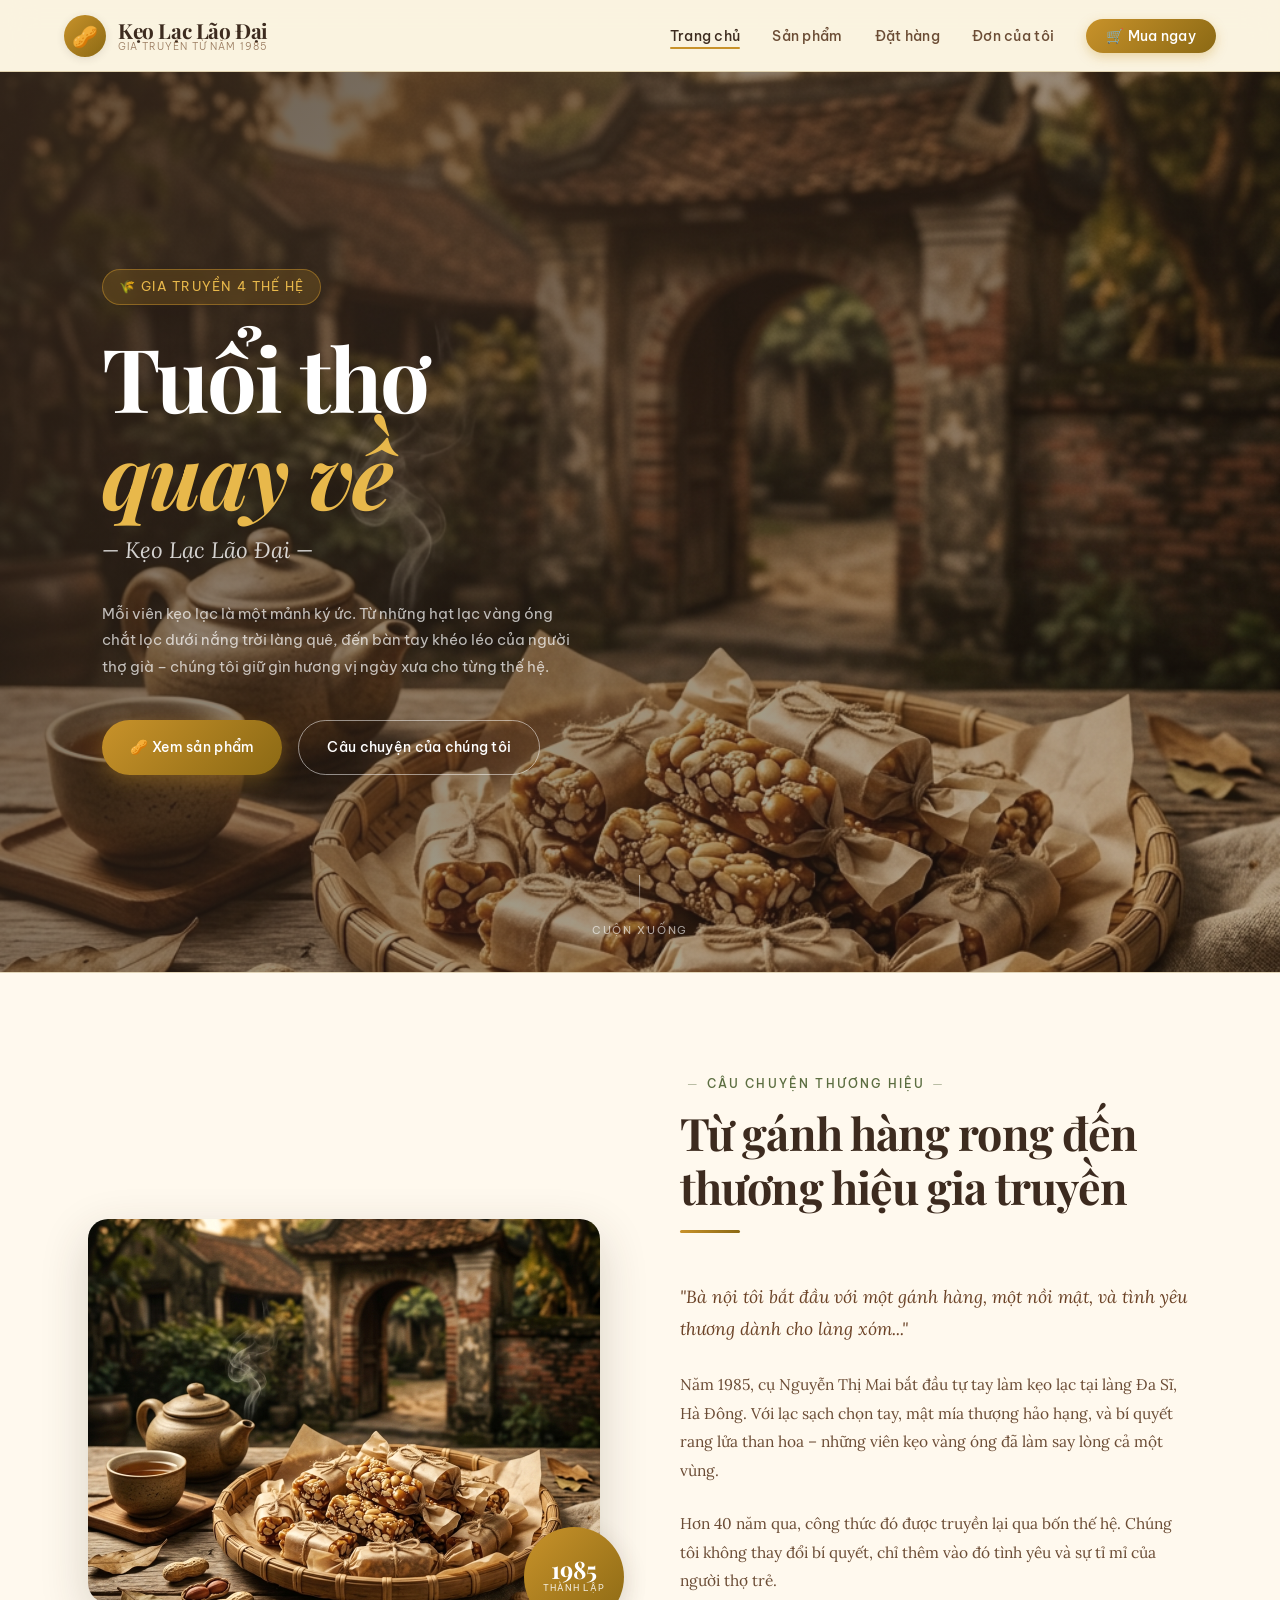
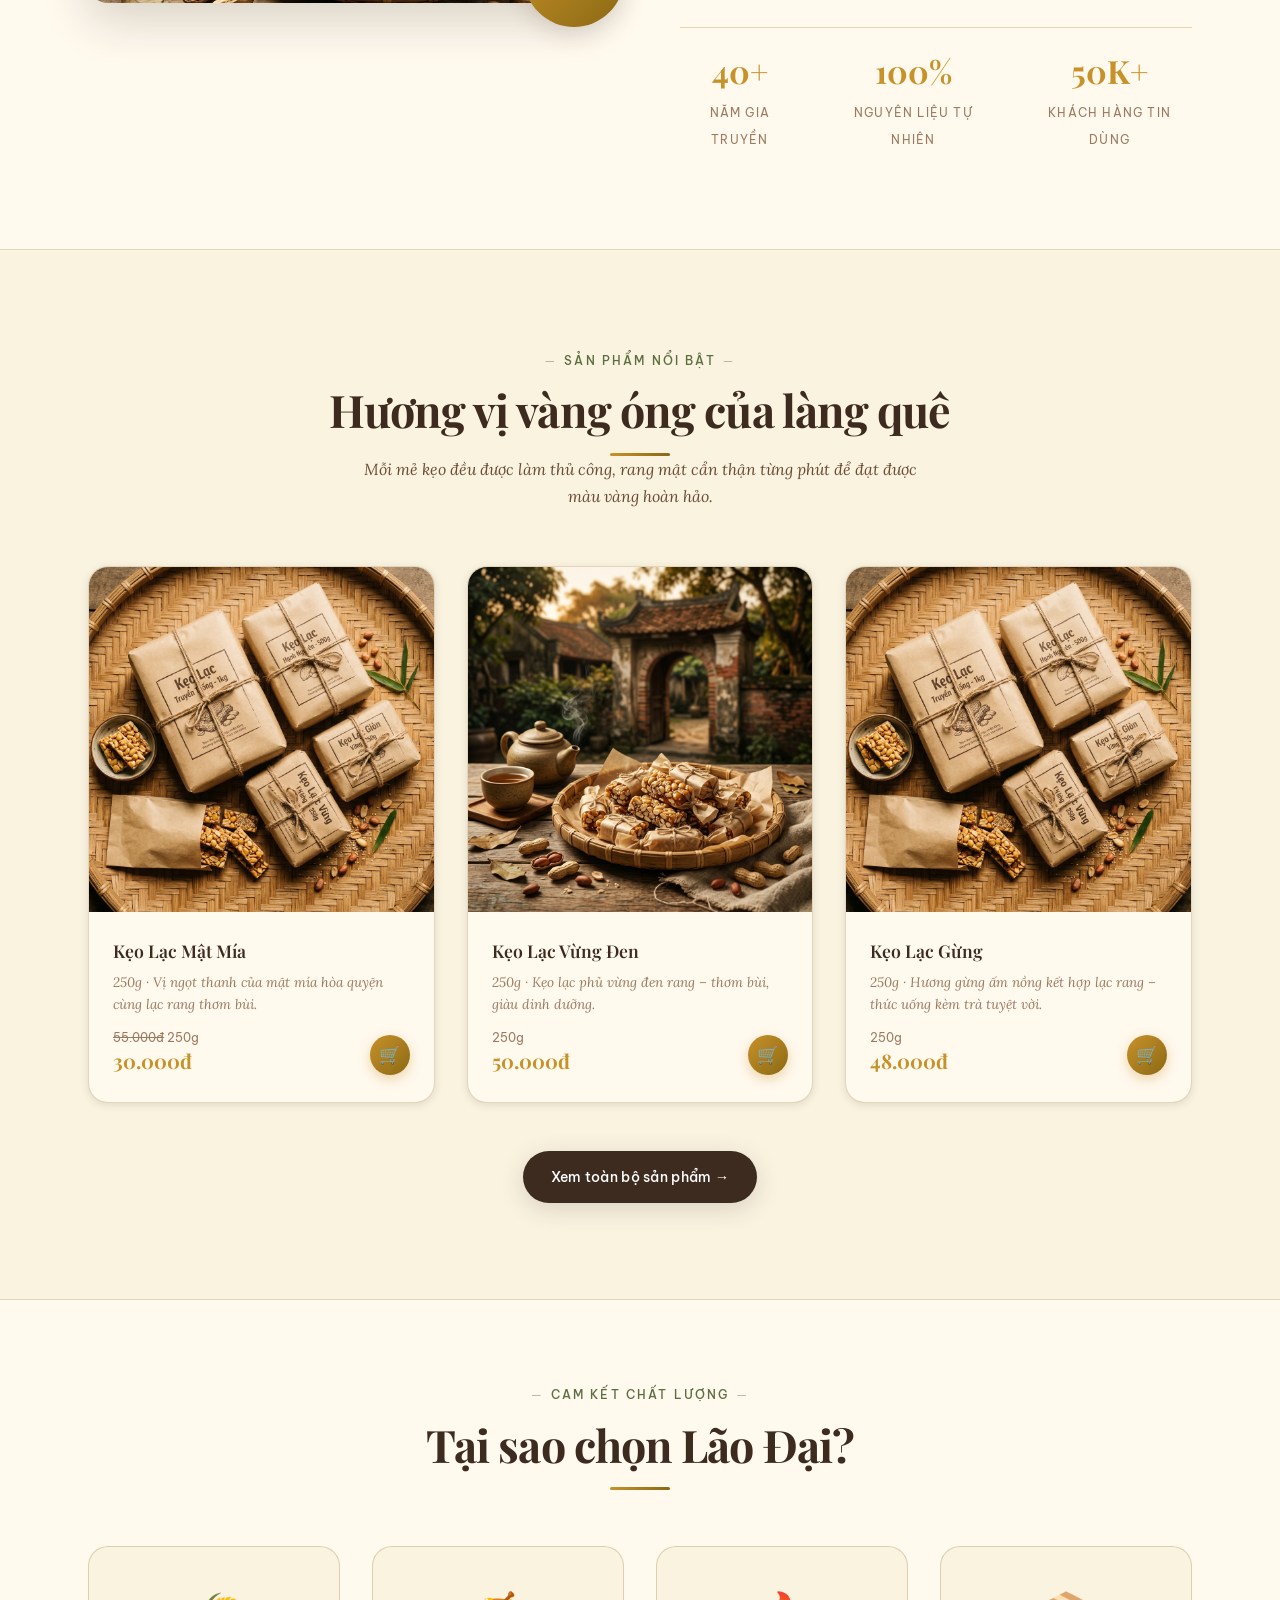
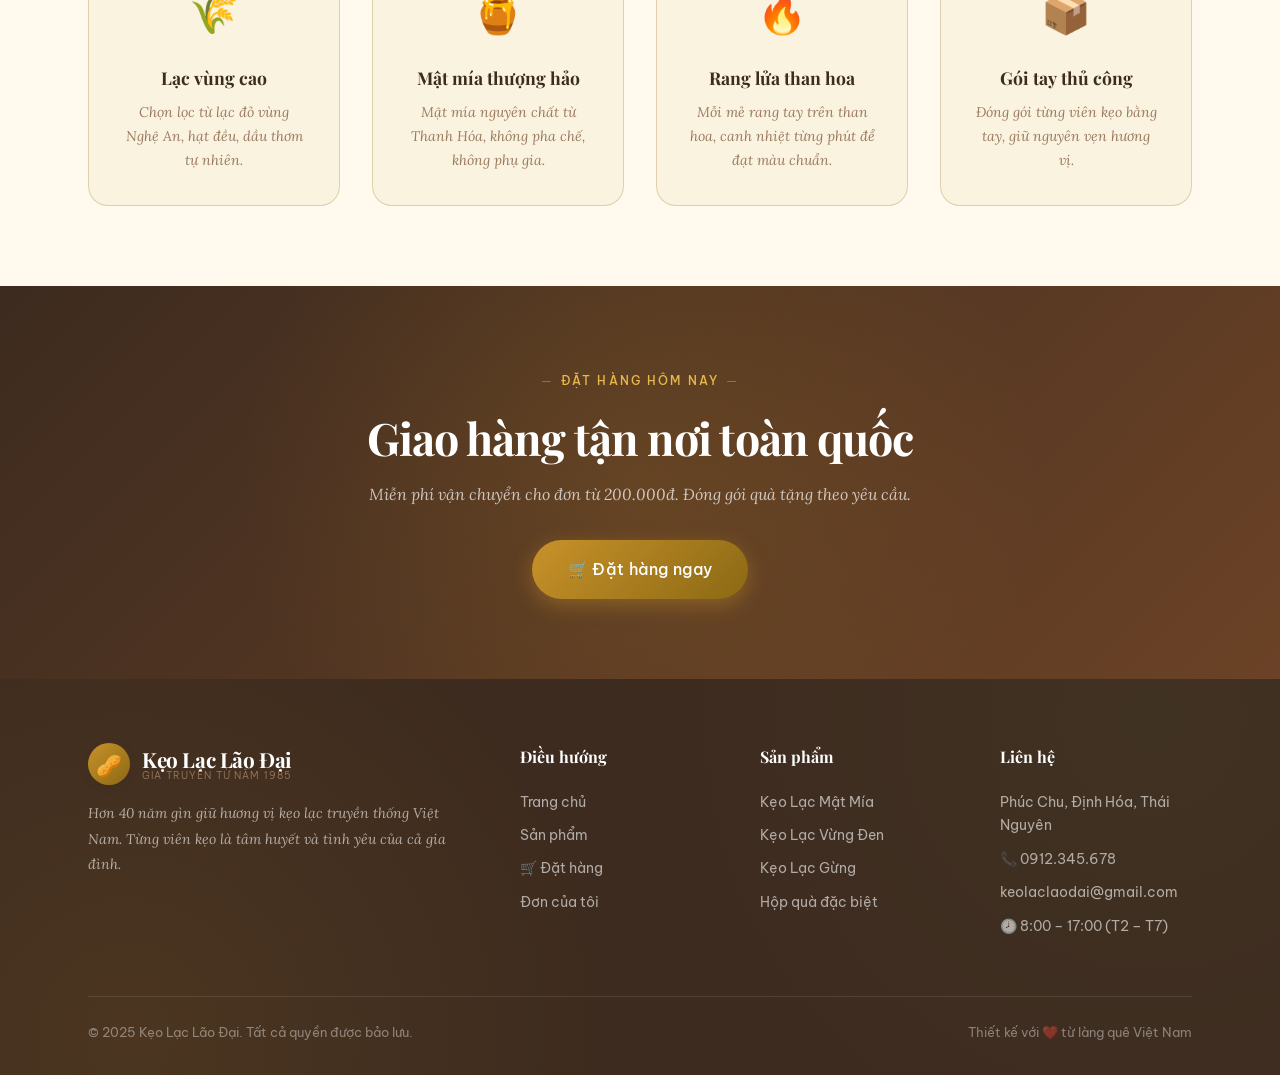
==== commit 362be879: "Chinh sua thong tin" ====
--- a/index.html
+++ b/index.html
@@ -47,7 +47,7 @@
     </p>
     <div class="hero-actions">
       <a href="products.html" class="btn btn-primary">🥜 Xem sản phẩm</a>
-      <a href="#brand-story" class="btn btn-outline">📖 Câu chuyện của chúng tôi</a>
+      <a href="#brand-story" class="btn btn-outline">Câu chuyện của chúng tôi</a>
     </div>
   </div>
   <div class="hero-scroll">
@@ -173,10 +173,10 @@
       <div class="footer-col">
         <h4>Điều hướng</h4>
         <ul>
-          <li><a href="index.html">🏠 Trang chủ</a></li>
-          <li><a href="products.html">🥜 Sản phẩm</a></li>
+          <li><a href="index.html">Trang chủ</a></li>
+          <li><a href="products.html">Sản phẩm</a></li>
           <li><a href="order.html">🛒 Đặt hàng</a></li>
-          <li><a href="my-orders.html">📋 Đơn của tôi</a></li>
+          <li><a href="my-orders.html">Đơn của tôi</a></li>
         </ul>
       </div>
       <div class="footer-col">
@@ -191,9 +191,9 @@
       <div class="footer-col">
         <h4>Liên hệ</h4>
         <ul>
-          <li><a href="#">📍 Làng Đa Sĩ, Hà Đông, Hà Nội</a></li>
+          <li><a href="#">Phúc Chu, Định Hóa, Thái Nguyên</a></li>
           <li><a href="tel:0912345678">📞 0912.345.678</a></li>
-          <li><a href="mailto:keolac@laodai.vn">✉️ keolac@laodai.vn</a></li>
+          <li><a href="mailto:keolaclaodai@gmail.com">keolaclaodai@gmail.com</a></li>
           <li><a href="#">🕗 8:00 – 17:00 (T2 – T7)</a></li>
         </ul>
       </div>
